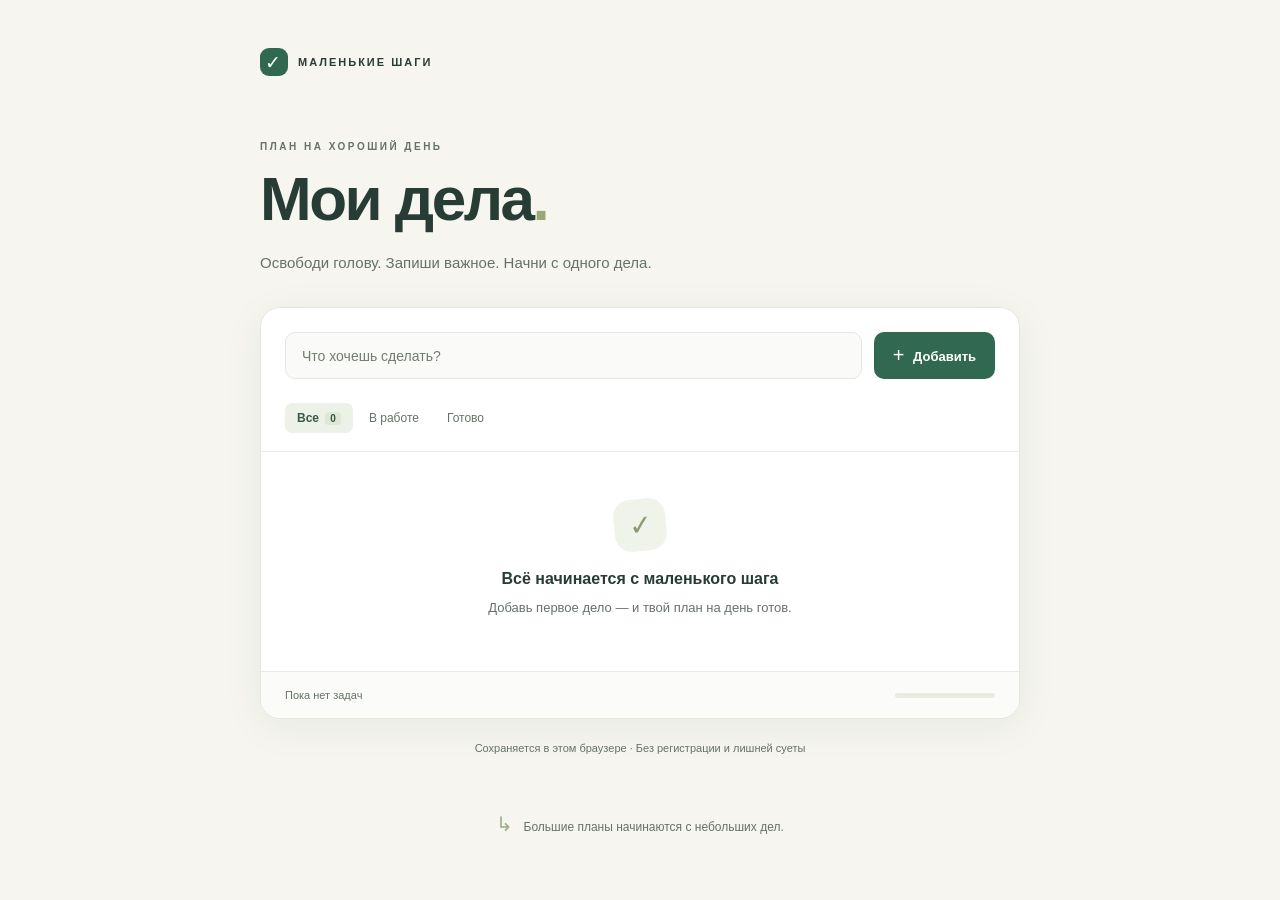
==== my-tasks.html @ 66fa9460 "Add beginner-friendly Russian todo app" ====
<!doctype html>
<html lang="ru">
<head>
  <meta charset="utf-8">
  <meta name="viewport" content="width=device-width, initial-scale=1">
  <meta name="theme-color" content="#f6f5f0">
  <title>Мои дела — маленькие шаги каждый день</title>
  <style>
:root { font-family: -apple-system, BlinkMacSystemFont, "Segoe UI", sans-serif; color: #273c35; background: #f6f5f0; font-synthesis: none; --green: #316851; --muted: #667267; --line: #e9ebe4; }
* { box-sizing: border-box; }
body { margin: 0; }
button, input { font: inherit; }
button { cursor: pointer; }
button:focus-visible, input:focus-visible { outline: 3px solid #9eb8a4; outline-offset: 4px; }
[hidden] { display: none !important; }
.app { max-width: 808px; padding: 48px 24px 32px; margin: 0 auto; }
.brand { display: flex; align-items: center; gap: 10px; font-size: 11px; font-weight: 750; letter-spacing: 2px; }
.brand span { display: grid; place-items: center; width: 28px; height: 28px; background: var(--green); border-radius: 9px; color: white; font-size: 19px; }
.eyebrow { margin: 65px 0 12px; color: var(--muted); font-size: 10px; letter-spacing: 2.5px; font-weight: 650; }
h1 { margin: 0; font-size: clamp(44px, 8vw, 62px); font-weight: 650; letter-spacing: -2.5px; line-height: 1.12; }
h1 span { color: #9ba874; }
.subtitle { font-size: 15px; color: var(--muted); margin: 18px 0 32px; line-height: 1.6; }
.task-panel { background: #fff; border: 1px solid #e5e7df; border-radius: 20px; box-shadow: 0 8px 40px #263b3210; overflow: hidden; }
.add-form { display: flex; gap: 12px; padding: 24px; }
.add-form input { min-width: 0; flex: 1; border: 1px solid #e3e7df; border-radius: 10px; background: #fafbf8; padding: 14px 16px; color: #273c35; font-size: 14px; }
input::placeholder { color: #737c71; }
.add-button { border: 0; border-radius: 10px; padding: 12px 19px; background: var(--green); color: white; font-size: 13px; font-weight: 600; }
.add-button:hover { background: #24543f; }
.add-button span { font-size: 20px; vertical-align: -1px; margin-right: 5px; font-weight: 400; }
.toolbar { display: flex; justify-content: space-between; align-items: center; gap: 10px; padding: 0 24px 18px; border-bottom: 1px solid var(--line); }
.filters { display: flex; gap: 4px; }
.filters button { border: 0; background: transparent; color: var(--muted); font-size: 12px; padding: 8px 12px; border-radius: 7px; }
.filters button[aria-pressed="true"] { background: #edf2e9; color: #345a43; font-weight: 650; }
#total-count { padding: 1px 5px; margin-left: 3px; border-radius: 4px; background: #dfe8d7; font-size: 10px; }
.text-button { border: none; background: transparent; color: var(--muted); padding: 8px 0; font-size: 11px; }
.text-button:hover { color: #973c3c; }
.task-list { list-style: none; padding: 0; margin: 0; }
.task-row { display: flex; align-items: center; gap: 12px; min-height: 65px; margin: 0 24px; border-bottom: 1px solid var(--line); }
.task-row:last-child { border-bottom: none; }
.task-label { display: flex; align-items: center; gap: 13px; flex: 1; min-width: 0; cursor: pointer; padding: 16px 0; }
.task-checkbox { flex-shrink: 0; width: 20px; height: 20px; margin: 0; accent-color: var(--green); cursor: pointer; }
.task-title { font-size: 14px; line-height: 1.5; overflow-wrap: anywhere; }
.task-row.completed .task-title { color: #727d72; text-decoration: line-through; }
.delete-button { flex-shrink: 0; border: none; background: none; border-radius: 6px; width: 32px; height: 32px; color: #737e71; font-size: 22px; }
.delete-button:hover { color: #a44242; background: #fcf0ee; }
.empty-state { padding: 47px 20px 52px; text-align: center; }
.empty-icon { display: grid; place-items: center; width: 52px; height: 52px; margin: 0 auto 19px; border-radius: 17px; background: #f0f3e9; color: #8a9a74; font-size: 28px; transform: rotate(-6deg); }
.empty-state h2 { font-size: 16px; font-weight: 600; margin: 0 0 10px; }
.empty-state p { color: var(--muted); font-size: 13px; margin: 0; line-height: 1.6; }
.panel-footer { display: flex; align-items: center; justify-content: space-between; gap: 16px; background: #fbfcf9; padding: 17px 24px; border-top: 1px solid var(--line); }
.panel-footer p { font-size: 11px; color: var(--muted); margin: 0; }
.progress { width: 100px; height: 5px; background: #e8ecdf; border-radius: 4px; overflow: hidden; flex-shrink: 0; }
.progress span { display: block; height: 100%; width: 0; background: #8eaa70; transition: width 180ms; }
.storage-note { text-align: center; color: var(--muted); font-size: 11px; margin-top: 20px; line-height: 1.7; }
.tip { margin-top: 54px; color: var(--muted); font-size: 12px; text-align: center; }
.tip span { color: #9eae8b; margin-right: 7px; font-size: 20px; }
.sr-only { position: absolute; width: 1px; height: 1px; padding: 0; margin: -1px; overflow: hidden; clip-path: inset(50%); white-space: nowrap; border: 0; }
@media (max-width: 520px) {
  .app { padding: 28px 16px; }
  .eyebrow { margin-top: 42px; }
  .subtitle { font-size: 14px; }
  .add-form { padding: 16px; gap: 8px; flex-wrap: wrap; }
  .add-form input { flex-basis: 100%; }
  .add-button { width: 100%; }
  .toolbar { padding: 0 16px 14px; flex-wrap: wrap; }
  .filters button { padding: 8px 10px; }
  .task-row { margin: 0 16px; }
  .panel-footer { padding: 16px; }
  .empty-state h2 { font-size: 15px; }
  .tip { margin-top: 36px; }
}
@media (prefers-reduced-motion: reduce) { .progress span { transition: none; } }

</style>
  
</head>
<body>
  <main class="app">
    <header>
      <div class="brand"><span aria-hidden="true">✓</span> МАЛЕНЬКИЕ ШАГИ</div>
      <p class="eyebrow">ПЛАН НА ХОРОШИЙ ДЕНЬ</p>
      <h1>Мои дела<span>.</span></h1>
      <p class="subtitle">Освободи голову. Запиши важное. Начни с одного дела.</p>
    </header>
    <section class="task-panel" aria-label="Список дел">
      <form id="task-form" class="add-form">
        <label class="sr-only" for="task-input">Новая задача</label>
        <input id="task-input" type="text" placeholder="Что хочешь сделать?" maxlength="200" autocomplete="off" required>
        <button class="add-button" type="submit"><span aria-hidden="true">+</span> Добавить</button>
      </form>
      <div class="toolbar">
        <div class="filters" role="group" aria-label="Показать задачи">
          <button type="button" data-filter="all" aria-pressed="true">Все <span id="total-count">0</span></button>
          <button type="button" data-filter="active" aria-pressed="false">В работе</button>
          <button type="button" data-filter="completed" aria-pressed="false">Готово</button>
        </div>
        <button id="clear-completed" class="text-button" type="button" hidden>Убрать готовые</button>
      </div>
      <ul id="task-list" class="task-list" aria-label="Задачи"></ul>
      <div id="empty-state" class="empty-state">
        <div class="empty-icon" aria-hidden="true">✓</div>
        <h2 id="empty-title">Всё начинается с маленького шага</h2>
        <p id="empty-description">Добавь первое дело — и твой план на день готов.</p>
      </div>
      <footer class="panel-footer">
        <p id="progress-text" role="status" aria-live="polite">Пока нет задач</p>
        <div id="progress" class="progress" role="progressbar" aria-label="Выполнено задач" aria-valuemin="0" aria-valuemax="100" aria-valuenow="0"><span id="progress-fill"></span></div>
      </footer>
    </section>
    <p id="storage-message" class="storage-note" role="status">Сохраняется в этом браузере · Без регистрации и лишней суеты</p>
    <aside class="tip"><span aria-hidden="true">↳</span> Большие планы начинаются с небольших дел.</aside>
  </main>
<script>
// Задачи хранятся только в этом браузере, а не на GitHub или на сервере.
const STORAGE_KEY = 'little-steps.tasks.v1';
const form = document.querySelector('#task-form');
const input = document.querySelector('#task-input');
const list = document.querySelector('#task-list');
const filters = document.querySelectorAll('[data-filter]');
const clearButton = document.querySelector('#clear-completed');
const storageMessage = document.querySelector('#storage-message');
let currentFilter = 'all';
let tasks = loadTasks();

function warnAboutStorage() {
  storageMessage.textContent = 'Сохранение недоступно. Задачи останутся только до закрытия или обновления страницы.';
}

function loadTasks() {
  try {
    const stored = JSON.parse(localStorage.getItem(STORAGE_KEY) || '[]');
    if (!Array.isArray(stored)) throw new Error('Некорректные данные');
    const ids = new Set();
    return stored.filter(task => {
      if (!task || typeof task.id !== 'string' || ids.has(task.id) ||
          typeof task.text !== 'string' || !task.text.trim() ||
          task.text.length > 200 || typeof task.completed !== 'boolean') return false;
      ids.add(task.id);
      return true;
    });
  } catch {
    warnAboutStorage();
    return [];
  }
}

function saveAndRender() {
  try {
    localStorage.setItem(STORAGE_KEY, JSON.stringify(tasks));
    storageMessage.textContent = 'Сохраняется в этом браузере · Без регистрации и лишней суеты';
  } catch {
    warnAboutStorage();
  }
  render();
}

function render() {
  const completed = tasks.filter(task => task.completed).length;
  const visible = tasks.filter(task => currentFilter === 'all' ||
    (currentFilter === 'completed' ? task.completed : !task.completed));
  list.replaceChildren();

  for (const task of visible) {
    const row = document.createElement('li');
    row.className = `task-row${task.completed ? ' completed' : ''}`;
    const label = document.createElement('label');
    label.className = 'task-label';
    const checkbox = document.createElement('input');
    checkbox.type = 'checkbox';
    checkbox.className = 'task-checkbox';
    checkbox.checked = task.completed;
    checkbox.addEventListener('change', () => {
      task.completed = checkbox.checked;
      saveAndRender();
      const nextRow = [...list.children].find(item => item.dataset.id === task.id);
      (nextRow?.querySelector('input') || filtersForCurrent()).focus();
    });
    const title = document.createElement('span');
    title.className = 'task-title';
    // textContent показывает введённый текст как текст, не исполняя HTML.
    title.textContent = task.text;
    label.append(checkbox, title);
    const remove = document.createElement('button');
    remove.type = 'button';
    remove.className = 'delete-button';
    remove.textContent = '×';
    remove.setAttribute('aria-label', `Удалить задачу: ${task.text}`);
    remove.addEventListener('click', () => {
      tasks = tasks.filter(item => item.id !== task.id);
      saveAndRender();
      input.focus();
    });
    row.dataset.id = task.id;
    row.append(label, remove);
    list.append(row);
  }

  document.querySelector('#total-count').textContent = tasks.length;
  document.querySelector('#empty-state').hidden = visible.length > 0;
  const emptyMessages = {
    all: ['Всё начинается с маленького шага', 'Добавь первое дело — и твой план на день готов.'],
    active: ['Можно выдохнуть', 'Задач в работе нет. Добавь новую или отдохни.'],
    completed: ['Первые победы впереди', 'Отметь выполненное дело, и оно появится здесь.'],
  };
  document.querySelector('#empty-title').textContent = emptyMessages[currentFilter][0];
  document.querySelector('#empty-description').textContent = emptyMessages[currentFilter][1];
  document.querySelector('#progress-text').textContent = tasks.length
    ? `Готово ${completed} из ${tasks.length} · Осталось: ${tasks.length - completed}`
    : 'Пока нет задач';
  const percent = tasks.length ? Math.round(completed / tasks.length * 100) : 0;
  document.querySelector('#progress').setAttribute('aria-valuenow', percent);
  document.querySelector('#progress-fill').style.width = `${percent}%`;
  clearButton.hidden = completed === 0;
  filters.forEach(button => button.setAttribute('aria-pressed', button.dataset.filter === currentFilter));
}

function filtersForCurrent() {
  return document.querySelector(`[data-filter="${currentFilter}"]`);
}

form.addEventListener('submit', event => {
  event.preventDefault();
  const text = input.value.trim();
  if (!text || text.length > 200) {
    input.focus();
    return;
  }
  const id = globalThis.crypto?.randomUUID?.() || `${Date.now()}-${Math.random().toString(36).slice(2)}`;
  tasks.push({ id, text, completed: false });
  // Новая задача должна быть видна и при добавлении из вкладки «Готово».
  currentFilter = 'all';
  input.value = '';
  saveAndRender();
  input.focus();
});

filters.forEach(button => button.addEventListener('click', () => {
  currentFilter = button.dataset.filter;
  render();
}));

clearButton.addEventListener('click', () => {
  tasks = tasks.filter(task => !task.completed);
  saveAndRender();
  filtersForCurrent().focus();
});

render();

</script>
</body>
</html>
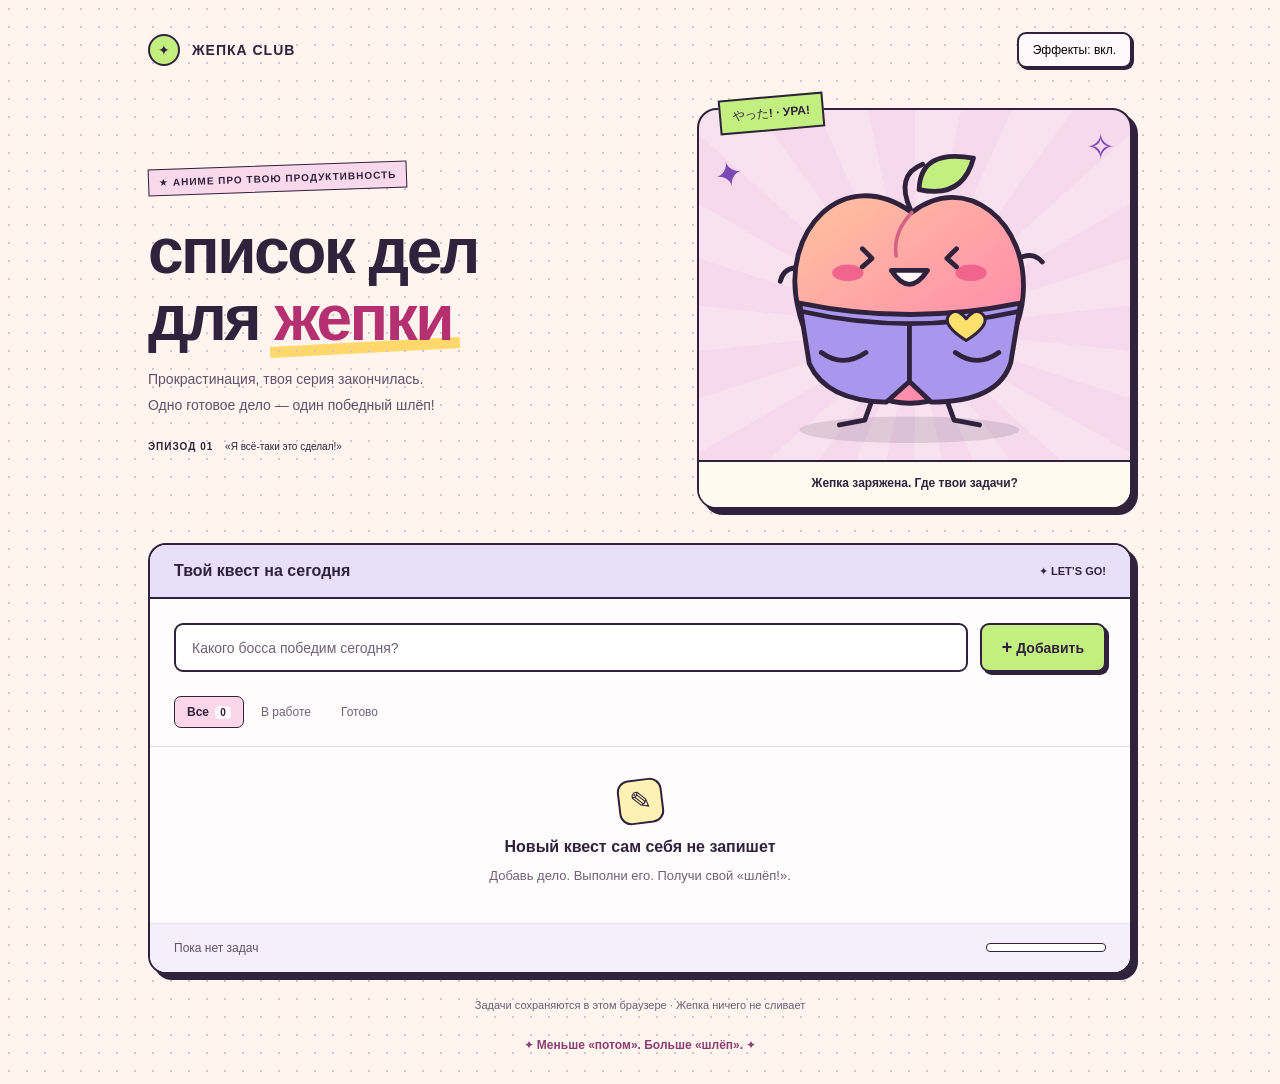
==== commit bcb4ff0a: "Restyle todo app as a playful anime peach quest" ====
--- a/my-tasks.html
+++ b/my-tasks.html
@@ -3,89 +3,174 @@
 <head>
   <meta charset="utf-8">
   <meta name="viewport" content="width=device-width, initial-scale=1">
-  <meta name="theme-color" content="#f6f5f0">
-  <title>Мои дела — маленькие шаги каждый день</title>
+  <meta name="theme-color" content="#f9d9ec">
+  <title>список дел для жепки</title>
   <style>
-:root { font-family: -apple-system, BlinkMacSystemFont, "Segoe UI", sans-serif; color: #273c35; background: #f6f5f0; font-synthesis: none; --green: #316851; --muted: #667267; --line: #e9ebe4; }
+:root { font-family: "Trebuchet MS", "Segoe UI", sans-serif; color: #30223d; background: #fff5ee; font-synthesis: none; --ink: #30223d; --pink: #fb7bb1; --muted: #716078; --line: #e9dbe6; }
 * { box-sizing: border-box; }
-body { margin: 0; }
+body { margin: 0; background-image: radial-gradient(#ddbecd 1px, transparent 1px); background-size: 18px 18px; }
 button, input { font: inherit; }
-button { cursor: pointer; }
-button:focus-visible, input:focus-visible { outline: 3px solid #9eb8a4; outline-offset: 4px; }
+button { cursor: pointer; touch-action: manipulation; }
+button:focus-visible, input:focus-visible { outline: 3px solid #7853cd; outline-offset: 4px; }
 [hidden] { display: none !important; }
-.app { max-width: 808px; padding: 48px 24px 32px; margin: 0 auto; }
-.brand { display: flex; align-items: center; gap: 10px; font-size: 11px; font-weight: 750; letter-spacing: 2px; }
-.brand span { display: grid; place-items: center; width: 28px; height: 28px; background: var(--green); border-radius: 9px; color: white; font-size: 19px; }
-.eyebrow { margin: 65px 0 12px; color: var(--muted); font-size: 10px; letter-spacing: 2.5px; font-weight: 650; }
-h1 { margin: 0; font-size: clamp(44px, 8vw, 62px); font-weight: 650; letter-spacing: -2.5px; line-height: 1.12; }
-h1 span { color: #9ba874; }
-.subtitle { font-size: 15px; color: var(--muted); margin: 18px 0 32px; line-height: 1.6; }
-.task-panel { background: #fff; border: 1px solid #e5e7df; border-radius: 20px; box-shadow: 0 8px 40px #263b3210; overflow: hidden; }
+.app { max-width: 1040px; padding: 32px 28px; margin: 0 auto; }
+.topbar { display: flex; align-items: center; justify-content: space-between; gap: 12px; }
+.brand { font-size: 14px; font-weight: 900; letter-spacing: 1px; }
+.brand span { display: inline-grid; place-items: center; width: 32px; height: 32px; margin-right: 7px; background: #c3ef81; border: 2px solid var(--ink); border-radius: 50%; }
+.effects-toggle { padding: 9px 14px; background: #fff9fc; border: 2px solid var(--ink); border-radius: 9px; font-size: 12px; box-shadow: 2px 2px 0 var(--ink); }
+.effects-toggle[aria-pressed="false"] { background: #eee9f2; }
+.hero { display: grid; grid-template-columns: 1.2fr 1fr; gap: 28px; align-items: center; padding: 40px 0 34px; }
+.eyebrow { display: inline-block; padding: 7px 10px; background: #f8d8eb; border: 1.5px solid var(--ink); font-size: 10px; font-weight: 800; letter-spacing: 1px; transform: rotate(-2deg); }
+h1 { font-size: clamp(42px, 5.5vw, 64px); line-height: 1.04; letter-spacing: -2.5px; margin: 16px 0; font-weight: 900; }
+h1 span { color: #b43070; position: relative; }
+h1 span::after { content: ""; display: block; position: absolute; left: -4px; bottom: 1px; right: -8px; height: 11px; background: #ffd76b; z-index: -1; transform: rotate(-3deg); }
+.subtitle { font-size: 14px; line-height: 1.8; color: #62516b; }
+.episode { margin-top: 23px; font-size: 10px; font-weight: 900; letter-spacing: 1px; }
+.episode span { font-weight: 400; letter-spacing: 0; margin-left: 8px; }
+.mascot-stage { position: relative; isolation: isolate; min-width: 0; background: #f6d9ec; border: 2px solid var(--ink); border-radius: 20px; box-shadow: 6px 6px 0 var(--ink); background-image: repeating-conic-gradient(from 0deg at 50% 55%, #fff5f650 0deg 12deg, transparent 12deg 24deg); }
+.mascot { display: block; width: 100%; padding: 24px 10px 0; }
+.manga-label { position: absolute; top: -14px; left: 20px; background: #c3ef81; padding: 7px 12px; font-size: 12px; font-weight: 900; border: 2px solid var(--ink); transform: rotate(-5deg); }
+.star { position: absolute; font-size: 35px; color: #7b49b4; }
+.star-one { left: 15px; top: 45px; transform: rotate(-15deg); }
+.star-two { right: 15px; top: 17px; }
+.reaction { background: #fffaf0; border-top: 2px solid var(--ink); padding: 14px 9px; margin: 0; border-radius: 0 0 17px 17px; text-align: center; font-size: 12px; font-weight: 700; min-height: 47px; }
+.peach-body { transform-box: fill-box; transform-origin: center bottom; }
+.slap-hand, .impact, .slap-word { opacity: 0; }
+.slap-hand { transform: translateX(80px); }
+.slap-word { position: absolute; top: 26%; right: -9px; font-size: 28px; font-weight: 900; background: #ffe06d; padding: 5px 13px; border: 3px solid var(--ink); transform: rotate(12deg); box-shadow: 3px 3px 0 var(--ink); }
+.is-slapping .slap-hand { animation: hand-slap 850ms both; }
+.is-slapping .peach-body { animation: peach-wobble 850ms both; }
+.is-slapping .impact { animation: impact-pop 850ms both; transform-origin: 244px 153px; }
+.is-slapping .slap-word { animation: word-pop 850ms both; }
+@keyframes hand-slap { 0% { opacity: 0; transform: translateX(80px) rotate(12deg); } 15% { opacity: 1; } 30%, 40% { opacity: 1; transform: translateX(-8px); } 70%, 100% { opacity: 0; transform: translateX(80px); } }
+@keyframes peach-wobble { 0%, 27%, 100% { transform: rotate(0) scale(1); } 35% { transform: rotate(-9deg) scale(1.08,.9); } 48% { transform: rotate(7deg) scale(.95,1.06); } 62% { transform: rotate(-4deg); } 78% { transform: rotate(2deg); } }
+@keyframes impact-pop { 0%, 27%, 65%, 100% { opacity: 0; transform: scale(.5); } 33%, 48% { opacity: 1; transform: scale(1.2); } }
+@keyframes word-pop { 0%, 27% { opacity: 0; transform: rotate(12deg) scale(.6); } 36%, 75% { opacity: 1; transform: rotate(12deg) scale(1); } 100% { opacity: 0; transform: rotate(5deg) translateY(-15px); } }
+.task-panel { background: #fffcfe; border: 2px solid var(--ink); border-radius: 18px; box-shadow: 6px 6px 0 var(--ink); overflow: hidden; }
+.panel-heading { display: flex; align-items: center; justify-content: space-between; gap: 10px; padding: 17px 24px; background: #e8dffb; border-bottom: 2px solid var(--ink); }
+.panel-heading h2 { font-size: 16px; margin: 0; }
+.panel-heading > span { font-size: 11px; font-weight: 900; white-space: nowrap; }
 .add-form { display: flex; gap: 12px; padding: 24px; }
-.add-form input { min-width: 0; flex: 1; border: 1px solid #e3e7df; border-radius: 10px; background: #fafbf8; padding: 14px 16px; color: #273c35; font-size: 14px; }
-input::placeholder { color: #737c71; }
-.add-button { border: 0; border-radius: 10px; padding: 12px 19px; background: var(--green); color: white; font-size: 13px; font-weight: 600; }
-.add-button:hover { background: #24543f; }
-.add-button span { font-size: 20px; vertical-align: -1px; margin-right: 5px; font-weight: 400; }
+.add-form input { min-width: 0; flex: 1; border: 2px solid var(--ink); border-radius: 9px; background: #fff; padding: 14px 16px; color: var(--ink); font-size: 14px; }
+input::placeholder { color: var(--muted); }
+.add-button { border: 2px solid var(--ink); border-radius: 9px; padding: 12px 20px; background: #c3ef81; color: var(--ink); box-shadow: 3px 3px 0 var(--ink); font-size: 14px; font-weight: 800; }
+.add-button:hover { background: #d3ffa2; transform: translateY(-1px); }
+.add-button:active { transform: translate(2px,2px); box-shadow: 1px 1px 0 var(--ink); }
+.add-button span { font-size: 18px; }
 .toolbar { display: flex; justify-content: space-between; align-items: center; gap: 10px; padding: 0 24px 18px; border-bottom: 1px solid var(--line); }
 .filters { display: flex; gap: 4px; }
-.filters button { border: 0; background: transparent; color: var(--muted); font-size: 12px; padding: 8px 12px; border-radius: 7px; }
-.filters button[aria-pressed="true"] { background: #edf2e9; color: #345a43; font-weight: 650; }
-#total-count { padding: 1px 5px; margin-left: 3px; border-radius: 4px; background: #dfe8d7; font-size: 10px; }
-.text-button { border: none; background: transparent; color: var(--muted); padding: 8px 0; font-size: 11px; }
-.text-button:hover { color: #973c3c; }
+.filters button { border: 1.5px solid transparent; background: transparent; color: var(--muted); font-size: 12px; padding: 8px 12px; border-radius: 7px; }
+.filters button[aria-pressed="true"] { background: #fbd5e8; color: var(--ink); border-color: var(--ink); font-weight: 800; }
+#total-count { padding: 1px 5px; margin-left: 3px; border-radius: 4px; background: #fff8fc; font-size: 10px; }
+.text-button { border: none; background: transparent; color: var(--muted); padding: 10px 0; font-size: 11px; }
+.text-button:hover { color: #a02b65; text-decoration: underline; }
 .task-list { list-style: none; padding: 0; margin: 0; }
-.task-row { display: flex; align-items: center; gap: 12px; min-height: 65px; margin: 0 24px; border-bottom: 1px solid var(--line); }
+.task-row { display: flex; align-items: center; gap: 12px; min-height: 66px; margin: 0 24px; border-bottom: 1px dashed #d3c0d5; }
 .task-row:last-child { border-bottom: none; }
 .task-label { display: flex; align-items: center; gap: 13px; flex: 1; min-width: 0; cursor: pointer; padding: 16px 0; }
-.task-checkbox { flex-shrink: 0; width: 20px; height: 20px; margin: 0; accent-color: var(--green); cursor: pointer; }
+.task-checkbox { flex-shrink: 0; width: 22px; height: 22px; margin: 0; accent-color: #8a3e86; cursor: pointer; }
 .task-title { font-size: 14px; line-height: 1.5; overflow-wrap: anywhere; }
-.task-row.completed .task-title { color: #727d72; text-decoration: line-through; }
-.delete-button { flex-shrink: 0; border: none; background: none; border-radius: 6px; width: 32px; height: 32px; color: #737e71; font-size: 22px; }
-.delete-button:hover { color: #a44242; background: #fcf0ee; }
-.empty-state { padding: 47px 20px 52px; text-align: center; }
-.empty-icon { display: grid; place-items: center; width: 52px; height: 52px; margin: 0 auto 19px; border-radius: 17px; background: #f0f3e9; color: #8a9a74; font-size: 28px; transform: rotate(-6deg); }
-.empty-state h2 { font-size: 16px; font-weight: 600; margin: 0 0 10px; }
+.task-row.completed .task-title { color: #817084; text-decoration: line-through; }
+.delete-button { flex-shrink: 0; border: none; background: none; border-radius: 6px; width: 36px; height: 36px; color: var(--muted); font-size: 24px; }
+.delete-button:hover { color: #9d285d; background: #ffe5ee; }
+.empty-state { padding: 32px 20px 36px; text-align: center; }
+.empty-icon { display: grid; place-items: center; width: 45px; height: 45px; margin: 0 auto 14px; border: 2px solid var(--ink); border-radius: 12px; background: #fff0b4; font-size: 26px; transform: rotate(-7deg); }
+.empty-state h2 { font-size: 16px; margin: 0 0 10px; }
 .empty-state p { color: var(--muted); font-size: 13px; margin: 0; line-height: 1.6; }
-.panel-footer { display: flex; align-items: center; justify-content: space-between; gap: 16px; background: #fbfcf9; padding: 17px 24px; border-top: 1px solid var(--line); }
-.panel-footer p { font-size: 11px; color: var(--muted); margin: 0; }
-.progress { width: 100px; height: 5px; background: #e8ecdf; border-radius: 4px; overflow: hidden; flex-shrink: 0; }
-.progress span { display: block; height: 100%; width: 0; background: #8eaa70; transition: width 180ms; }
-.storage-note { text-align: center; color: var(--muted); font-size: 11px; margin-top: 20px; line-height: 1.7; }
-.tip { margin-top: 54px; color: var(--muted); font-size: 12px; text-align: center; }
-.tip span { color: #9eae8b; margin-right: 7px; font-size: 20px; }
+.panel-footer { display: flex; align-items: center; justify-content: space-between; gap: 16px; background: #f5effc; padding: 17px 24px; border-top: 1px solid var(--line); }
+.panel-footer p { font-size: 12px; color: #62516b; margin: 0; }
+.progress { width: 120px; height: 9px; background: #fff; border: 1.5px solid var(--ink); border-radius: 4px; overflow: hidden; flex-shrink: 0; }
+.progress span { display: block; height: 100%; width: 0; background: #b9e77a; transition: width 180ms; }
+.storage-note { text-align: center; color: #6c5b74; font-size: 11px; margin-top: 22px; line-height: 1.7; }
+.tip { margin-top: 24px; color: #8a3e72; font-size: 12px; text-align: center; font-weight: 700; }
 .sr-only { position: absolute; width: 1px; height: 1px; padding: 0; margin: -1px; overflow: hidden; clip-path: inset(50%); white-space: nowrap; border: 0; }
-@media (max-width: 520px) {
-  .app { padding: 28px 16px; }
-  .eyebrow { margin-top: 42px; }
-  .subtitle { font-size: 14px; }
-  .add-form { padding: 16px; gap: 8px; flex-wrap: wrap; }
+@media (max-width: 700px) {
+  .app { padding: 22px 18px; }
+  .hero { grid-template-columns: 1fr; gap: 28px; padding-top: 24px; }
+  h1 { font-size: 54px; }
+  .mascot-stage { width: 100%; max-width: 340px; justify-self: center; }
+  .episode { margin-bottom: 0; }
+  .mascot { max-height: 245px; }
+}
+@media (max-width: 460px) {
+  .brand { font-size: 11px; letter-spacing: 0; }
+  .brand span { width: 26px; height: 26px; margin-right: 3px; }
+  .effects-toggle { font-size: 11px; padding: 8px; }
+  .eyebrow { font-size: 8px; letter-spacing: .6px; }
+  h1 { font-size: 48px; }
+  .panel-heading { padding: 16px; }
+  .panel-heading h2 { font-size: 14px; }
+  .panel-heading > span { font-size: 9px; }
+  .add-form { padding: 16px; gap: 10px; flex-wrap: wrap; }
   .add-form input { flex-basis: 100%; }
   .add-button { width: 100%; }
   .toolbar { padding: 0 16px 14px; flex-wrap: wrap; }
   .filters button { padding: 8px 10px; }
   .task-row { margin: 0 16px; }
   .panel-footer { padding: 16px; }
+  .panel-footer p { font-size: 11px; }
+  .progress { width: 75px; }
   .empty-state h2 { font-size: 15px; }
-  .tip { margin-top: 36px; }
-}
-@media (prefers-reduced-motion: reduce) { .progress span { transition: none; } }
+}
+@media (prefers-reduced-motion: reduce) {
+  *, *::before, *::after { animation: none !important; transition: none !important; }
+}
 
 </style>
   
 </head>
 <body>
   <main class="app">
-    <header>
-      <div class="brand"><span aria-hidden="true">✓</span> МАЛЕНЬКИЕ ШАГИ</div>
-      <p class="eyebrow">ПЛАН НА ХОРОШИЙ ДЕНЬ</p>
-      <h1>Мои дела<span>.</span></h1>
-      <p class="subtitle">Освободи голову. Запиши важное. Начни с одного дела.</p>
+    <nav class="topbar" aria-label="Настройки">
+      <div class="brand"><span aria-hidden="true">✦</span> ЖЕПКА CLUB</div>
+      <button id="effects-toggle" class="effects-toggle" type="button" aria-pressed="true">Эффекты: вкл.</button>
+    </nav>
+    <header class="hero">
+      <div class="hero-copy">
+        <p class="eyebrow"><span aria-hidden="true">★</span> АНИМЕ ПРО ТВОЮ ПРОДУКТИВНОСТЬ</p>
+        <h1>список дел<br>для <span>жепки</span></h1>
+        <p class="subtitle">Прокрастинация, твоя серия закончилась.<br>Одно готовое дело — один победный шлёп!</p>
+        <p class="episode">ЭПИЗОД 01 <span>«Я всё-таки это сделал!»</span></p>
+      </div>
+      <section id="mascot-stage" class="mascot-stage" aria-label="Мультяшный персик в шортах празднует выполненные задачи">
+        <span class="manga-label" aria-hidden="true">やった! · УРА!</span>
+        <span class="star star-one" aria-hidden="true">✦</span>
+        <span class="star star-two" aria-hidden="true">✧</span>
+        <svg class="mascot" viewBox="0 0 340 270" aria-hidden="true">
+          <defs>
+            <linearGradient id="peach" x1="0" y1="0" x2="0.8" y2="1"><stop stop-color="#ffc39e"/><stop offset="1" stop-color="#ff83ae"/></linearGradient>
+          </defs>
+          <ellipse cx="166" cy="245" rx="91" ry="11" fill="#30223d" opacity=".13"/>
+          <g class="peach-body" stroke="#30223d" stroke-width="4" stroke-linecap="round" stroke-linejoin="round">
+            <path d="M137 215l-8 22-21 4m87-26 8 22 21 4" fill="none"/>
+            <path d="M95 118Q64 102 59 122m178-4q27-27 39-12" fill="none"/>
+            <path d="M167 63Q154 34 177 25" fill="none"/>
+            <path d="M174 46q1-34 45-26-9 34-45 26" fill="#c3ef81"/>
+            <path d="M168 65C111 24 58 81 74 145c6 31 33 62 63 72q30 12 58 0c36-14 62-47 65-82 6-62-48-105-92-70Z" fill="url(#peach)"/>
+            <path d="M168 65q-16 17-13 36" fill="none" stroke="#d26384" stroke-width="3"/>
+            <ellipse cx="115" cy="115" rx="13" ry="7" fill="#f1648d" stroke="none"/>
+            <ellipse cx="217" cy="115" rx="13" ry="7" fill="#f1648d" stroke="none"/>
+            <path d="M127 95l8 8-8 7m78-15-8 8 8 7" fill="none"/>
+            <path d="M151 113q15 23 30 0Z" fill="#fff7fb"/>
+            <path d="M75 140q92 19 183 0l-8 49q-10 33-66 33l-18-17-19 17q-50-1-64-32Z" fill="#a897ed"/>
+            <path d="M77 147q89 20 179 0m-90 12v46m-73-24q18 13 37 0m74 0q18 13 36 0" fill="none"/>
+            <path d="M213 153q-9-11-15-2-4 8 15 20 19-12 15-20-6-9-15 2Z" fill="#ffe06d" stroke-width="2.5"/>
+          </g>
+          <g class="slap-hand" stroke="#30223d" stroke-width="3" stroke-linejoin="round">
+            <path d="M324 178l-38-5-17-19q-8-10-13-4l8 16-31-14q-8-3-9 3l27 15-36-9q-8-1-7 5l36 13-31-3q-8 0-6 6l38 9-21 3q-7 3-2 7l36 3 21-8 36 9Z" fill="#fff9e8"/>
+            <path d="M299 175l-5 25 35 9 5-31Z" fill="#c3ef81"/>
+          </g>
+          <path class="impact" d="m238 141 9-24 5 24 23-8-15 22 19 13-26-1-2 25-13-20-19 10 9-23-19-14Z" fill="#ffe06d" stroke="#30223d" stroke-width="3"/>
+        </svg>
+        <span class="slap-word" aria-hidden="true">ШЛЁП!</span>
+        <p id="reaction-text" class="reaction" role="status" aria-live="polite">Жепка заряжена. Где твои задачи?</p>
+      </section>
     </header>
     <section class="task-panel" aria-label="Список дел">
+      <div class="panel-heading"><h2>Твой квест на сегодня</h2><span aria-hidden="true">✦ LET’S GO!</span></div>
       <form id="task-form" class="add-form">
         <label class="sr-only" for="task-input">Новая задача</label>
-        <input id="task-input" type="text" placeholder="Что хочешь сделать?" maxlength="200" autocomplete="off" required>
+        <input id="task-input" type="text" placeholder="Какого босса победим сегодня?" maxlength="200" autocomplete="off" required>
         <button class="add-button" type="submit"><span aria-hidden="true">+</span> Добавить</button>
       </form>
       <div class="toolbar">
@@ -98,17 +183,17 @@
       </div>
       <ul id="task-list" class="task-list" aria-label="Задачи"></ul>
       <div id="empty-state" class="empty-state">
-        <div class="empty-icon" aria-hidden="true">✓</div>
-        <h2 id="empty-title">Всё начинается с маленького шага</h2>
-        <p id="empty-description">Добавь первое дело — и твой план на день готов.</p>
+        <div class="empty-icon" aria-hidden="true">✎</div>
+        <h2 id="empty-title">Новый квест сам себя не запишет</h2>
+        <p id="empty-description">Добавь дело. Выполни его. Получи свой «шлёп!».</p>
       </div>
       <footer class="panel-footer">
         <p id="progress-text" role="status" aria-live="polite">Пока нет задач</p>
         <div id="progress" class="progress" role="progressbar" aria-label="Выполнено задач" aria-valuemin="0" aria-valuemax="100" aria-valuenow="0"><span id="progress-fill"></span></div>
       </footer>
     </section>
-    <p id="storage-message" class="storage-note" role="status">Сохраняется в этом браузере · Без регистрации и лишней суеты</p>
-    <aside class="tip"><span aria-hidden="true">↳</span> Большие планы начинаются с небольших дел.</aside>
+    <p id="storage-message" class="storage-note" role="status">Задачи сохраняются в этом браузере · Жепка ничего не сливает</p>
+    <aside class="tip">✦ Меньше «потом». Больше «шлёп». ✦</aside>
   </main>
 <script>
 // Задачи хранятся только в этом браузере, а не на GitHub или на сервере.
@@ -121,6 +206,56 @@
 const storageMessage = document.querySelector('#storage-message');
 let currentFilter = 'all';
 let tasks = loadTasks();
+const effectsButton = document.querySelector('#effects-toggle');
+const mascotStage = document.querySelector('#mascot-stage');
+const reaction = document.querySelector('#reaction-text');
+const reducedMotion = window.matchMedia('(prefers-reduced-motion: reduce)');
+const EFFECTS_KEY = 'zhepka.effects.v1';
+let effectsEnabled = true;
+let celebrationTimer;
+let celebrationNumber = 0;
+try {
+  effectsEnabled = localStorage.getItem(EFFECTS_KEY) !== 'off';
+} catch { /* Настройка работает и без доступа к хранилищу. */ }
+
+function updateEffectsButton() {
+  effectsButton.setAttribute('aria-pressed', effectsEnabled);
+  effectsButton.textContent = `Эффекты: ${effectsEnabled ? 'вкл.' : 'выкл.'}`;
+}
+
+function stopCelebration() {
+  clearTimeout(celebrationTimer);
+  mascotStage.classList.remove('is-slapping');
+}
+
+function celebrate() {
+  const phrases = [
+    'ШЛЁП! Минус дело, плюс уважение.',
+    'Критический шлёп! Прокрастинация повержена.',
+    'Сугой! Жепка тобой гордится.',
+    'Ещё одна победа. Персик в восторге!',
+  ];
+  reaction.textContent = phrases[celebrationNumber++ % phrases.length];
+  stopCelebration();
+  if (!effectsEnabled || reducedMotion.matches) return;
+  // Перезапускаем короткую анимацию даже при быстрых повторных отметках.
+  void mascotStage.offsetWidth;
+  mascotStage.classList.add('is-slapping');
+  celebrationTimer = setTimeout(stopCelebration, 900);
+}
+
+effectsButton.addEventListener('click', () => {
+  effectsEnabled = !effectsEnabled;
+  if (!effectsEnabled) stopCelebration();
+  try {
+    localStorage.setItem(EFFECTS_KEY, effectsEnabled ? 'on' : 'off');
+  } catch { /* Задачи и переключатель остаются доступны. */ }
+  updateEffectsButton();
+});
+reducedMotion.addEventListener('change', () => {
+  if (reducedMotion.matches) stopCelebration();
+});
+updateEffectsButton();
 
 function warnAboutStorage() {
   storageMessage.textContent = 'Сохранение недоступно. Задачи останутся только до закрытия или обновления страницы.';
@@ -147,7 +282,7 @@
 function saveAndRender() {
   try {
     localStorage.setItem(STORAGE_KEY, JSON.stringify(tasks));
-    storageMessage.textContent = 'Сохраняется в этом браузере · Без регистрации и лишней суеты';
+    storageMessage.textContent = 'Задачи сохраняются в этом браузере · Жепка ничего не сливает';
   } catch {
     warnAboutStorage();
   }
@@ -172,6 +307,7 @@
     checkbox.addEventListener('change', () => {
       task.completed = checkbox.checked;
       saveAndRender();
+      if (task.completed) celebrate();
       const nextRow = [...list.children].find(item => item.dataset.id === task.id);
       (nextRow?.querySelector('input') || filtersForCurrent()).focus();
     });
@@ -198,9 +334,9 @@
   document.querySelector('#total-count').textContent = tasks.length;
   document.querySelector('#empty-state').hidden = visible.length > 0;
   const emptyMessages = {
-    all: ['Всё начинается с маленького шага', 'Добавь первое дело — и твой план на день готов.'],
-    active: ['Можно выдохнуть', 'Задач в работе нет. Добавь новую или отдохни.'],
-    completed: ['Первые победы впереди', 'Отметь выполненное дело, и оно появится здесь.'],
+    all: ['Новый квест сам себя не запишет', 'Добавь дело. Выполни его. Получи свой «шлёп!».'],
+    active: ['Все боссы повержены!', 'Жепка отдыхает. Ты тоже заслужил перерыв.'],
+    completed: ['Здесь будут твои победы', 'Поставь первую галочку — персик уже ждёт.'],
   };
   document.querySelector('#empty-title').textContent = emptyMessages[currentFilter][0];
   document.querySelector('#empty-description').textContent = emptyMessages[currentFilter][1];
